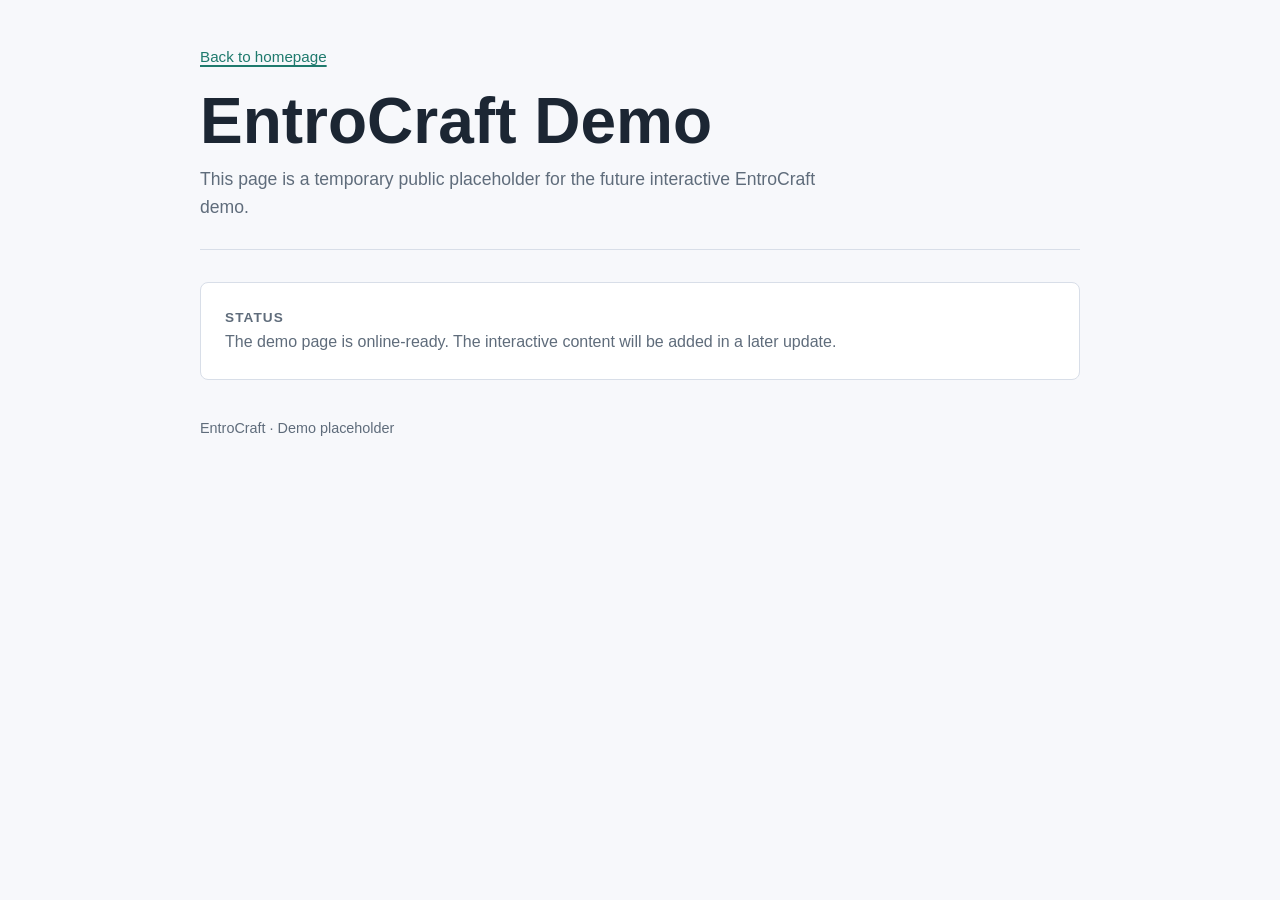
==== demo/entrocraft.html @ bb8b90ae "entrocraft demo" ====
<!doctype html>
<html lang="en">
<head>
  <meta charset="utf-8">
  <meta name="viewport" content="width=device-width, initial-scale=1">
  <meta name="description" content="EntroCraft interactive demo placeholder.">
  <title>EntroCraft Demo</title>
  <style>
    :root {
      color-scheme: light;
      --bg: #f7f8fb;
      --text: #1c2633;
      --muted: #5f6c7b;
      --line: #d8dee8;
      --accent: #1f7a6d;
      --panel: #ffffff;
    }

    * {
      box-sizing: border-box;
    }

    body {
      margin: 0;
      min-height: 100vh;
      font-family: Arial, Helvetica, sans-serif;
      color: var(--text);
      background: var(--bg);
    }

    .page {
      width: min(880px, calc(100% - 32px));
      margin: 0 auto;
      padding: 48px 0;
    }

    header {
      padding-bottom: 28px;
      border-bottom: 1px solid var(--line);
    }

    a {
      color: var(--accent);
      text-decoration-thickness: 2px;
      text-underline-offset: 3px;
    }

    .back-link {
      display: inline-block;
      margin-bottom: 24px;
      font-size: 0.95rem;
    }

    h1 {
      margin: 0 0 12px;
      font-size: clamp(2rem, 6vw, 4rem);
      line-height: 1;
      letter-spacing: 0;
    }

    .summary {
      max-width: 650px;
      margin: 0;
      color: var(--muted);
      font-size: 1.1rem;
      line-height: 1.6;
    }

    main {
      padding-top: 32px;
    }

    .status-panel {
      padding: 24px;
      border: 1px solid var(--line);
      border-radius: 8px;
      background: var(--panel);
    }

    .label {
      margin: 0 0 10px;
      color: var(--accent);
      font-size: 0.85rem;
      font-weight: 700;
      letter-spacing: 0.08em;
      text-transform: uppercase;
    }

    .status-panel p {
      margin: 0;
      color: var(--muted);
      line-height: 1.6;
    }

    footer {
      margin-top: 40px;
      color: var(--muted);
      font-size: 0.9rem;
    }
  </style>
</head>
<body>
  <div class="page">
    <header>
      <a class="back-link" href="../index.html">Back to homepage</a>
      <h1>EntroCraft Demo</h1>
      <p class="summary">
        This page is a temporary public placeholder for the future interactive EntroCraft demo.
      </p>
    </header>

    <main>
      <section class="status-panel" aria-labelledby="status-title">
        <p class="label" id="status-title">Status</p>
        <p>
          The demo page is online-ready. The interactive content will be added in a later update.
        </p>
      </section>
    </main>

    <footer>
      EntroCraft &middot; Demo placeholder
    </footer>
  </div>
</body>
</html>
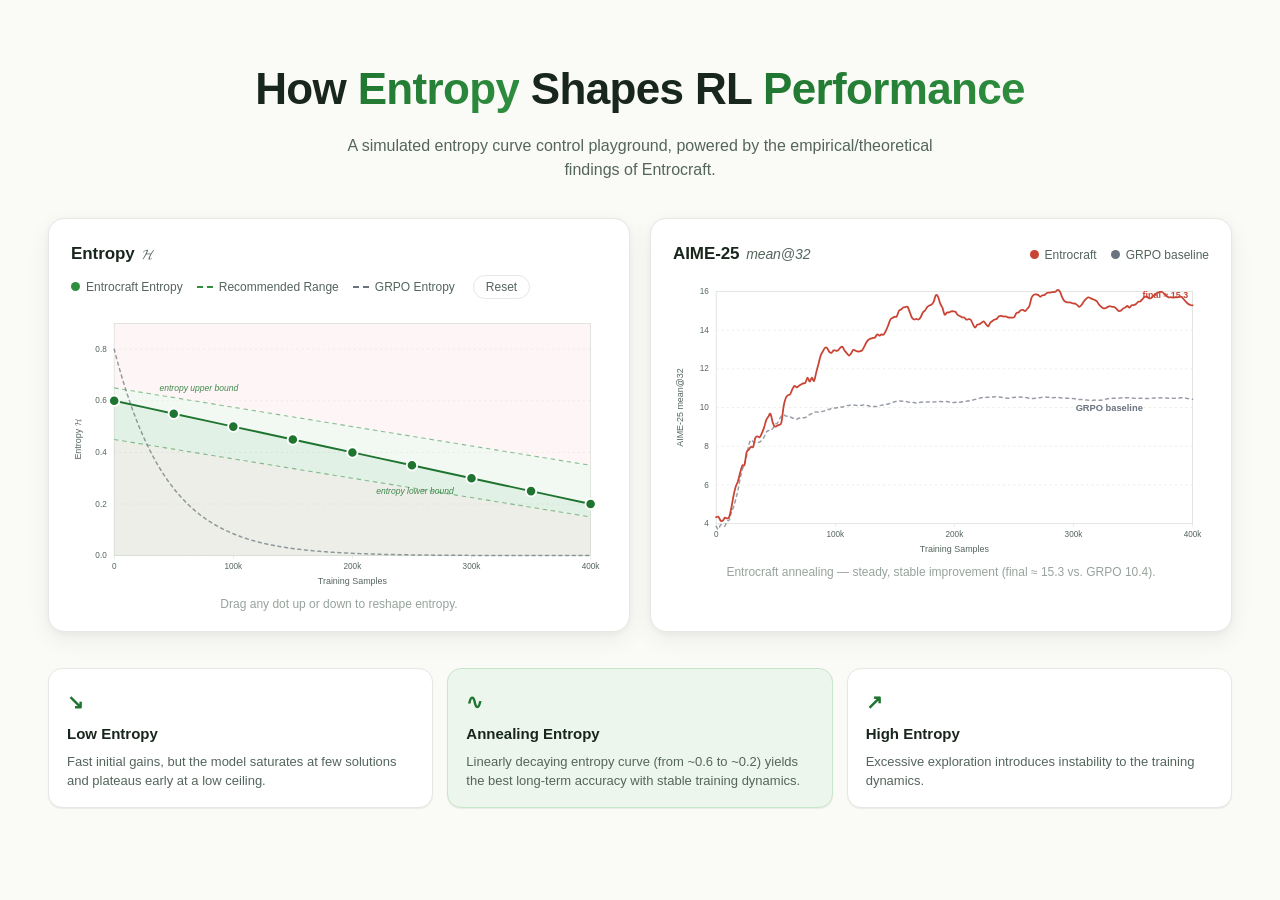
==== commit 018f354f: "entrocraft demo" ====
--- a/demo/entrocraft.html
+++ b/demo/entrocraft.html
@@ -1,126 +1,68 @@
-<!doctype html>
+<!DOCTYPE html>
 <html lang="en">
 <head>
-  <meta charset="utf-8">
-  <meta name="viewport" content="width=device-width, initial-scale=1">
-  <meta name="description" content="EntroCraft interactive demo placeholder.">
-  <title>EntroCraft Demo</title>
-  <style>
-    :root {
-      color-scheme: light;
-      --bg: #f7f8fb;
-      --text: #1c2633;
-      --muted: #5f6c7b;
-      --line: #d8dee8;
-      --accent: #1f7a6d;
-      --panel: #ffffff;
-    }
-
-    * {
-      box-sizing: border-box;
-    }
-
-    body {
-      margin: 0;
-      min-height: 100vh;
-      font-family: Arial, Helvetica, sans-serif;
-      color: var(--text);
-      background: var(--bg);
-    }
-
-    .page {
-      width: min(880px, calc(100% - 32px));
-      margin: 0 auto;
-      padding: 48px 0;
-    }
-
-    header {
-      padding-bottom: 28px;
-      border-bottom: 1px solid var(--line);
-    }
-
-    a {
-      color: var(--accent);
-      text-decoration-thickness: 2px;
-      text-underline-offset: 3px;
-    }
-
-    .back-link {
-      display: inline-block;
-      margin-bottom: 24px;
-      font-size: 0.95rem;
-    }
-
-    h1 {
-      margin: 0 0 12px;
-      font-size: clamp(2rem, 6vw, 4rem);
-      line-height: 1;
-      letter-spacing: 0;
-    }
-
-    .summary {
-      max-width: 650px;
-      margin: 0;
-      color: var(--muted);
-      font-size: 1.1rem;
-      line-height: 1.6;
-    }
-
-    main {
-      padding-top: 32px;
-    }
-
-    .status-panel {
-      padding: 24px;
-      border: 1px solid var(--line);
-      border-radius: 8px;
-      background: var(--panel);
-    }
-
-    .label {
-      margin: 0 0 10px;
-      color: var(--accent);
-      font-size: 0.85rem;
-      font-weight: 700;
-      letter-spacing: 0.08em;
-      text-transform: uppercase;
-    }
-
-    .status-panel p {
-      margin: 0;
-      color: var(--muted);
-      line-height: 1.6;
-    }
-
-    footer {
-      margin-top: 40px;
-      color: var(--muted);
-      font-size: 0.9rem;
-    }
-  </style>
+<meta charset="UTF-8" />
+<meta name="viewport" content="width=device-width, initial-scale=1.0" />
+<title>Entrocraft Interactive Demo — Entropy Shapes Performance</title>
+<link rel="stylesheet" href="entrocraft_style.css" />
 </head>
 <body>
   <div class="page">
-    <header>
-      <a class="back-link" href="../index.html">Back to homepage</a>
-      <h1>EntroCraft Demo</h1>
-      <p class="summary">
-        This page is a temporary public placeholder for the future interactive EntroCraft demo.
+    <header class="hero">
+      <h1>How <span class="brand">Entropy</span> Shapes RL <span class="brand">Performance</span></h1>
+      <p class="subtitle">
+        A simulated entropy curve control playground, powered by the empirical/theoretical findings of Entrocraft.
       </p>
     </header>
 
-    <main>
-      <section class="status-panel" aria-labelledby="status-title">
-        <p class="label" id="status-title">Status</p>
-        <p>
-          The demo page is online-ready. The interactive content will be added in a later update.
-        </p>
-      </section>
-    </main>
+    <section class="charts">
+      <div class="chart-card">
+        <div class="chart-header">
+          <h2>Entropy <span class="symbol">𝓗</span></h2>
+          <div class="legend">
+            <span class="legend-item"><i class="dot dot-green"></i>Entrocraft Entropy</span>
+            <span class="legend-item"><i class="dash dash-green"></i>Recommended Range</span>
+            <span class="legend-item"><i class="dash dash-gray"></i>GRPO Entropy</span>
+            <button class="reset-btn" id="resetBtn" type="button">Reset</button>
+          </div>
+        </div>
+        <svg id="entropyChart" viewBox="0 0 720 380" preserveAspectRatio="xMidYMid meet"></svg>
+        <p class="hint">Drag any dot up or down to reshape entropy.</p>
+      </div>
 
-    <footer>
-      EntroCraft &middot; Demo placeholder
-    </footer>
+      <div class="chart-card">
+        <div class="chart-header">
+          <h2>AIME-25 <span class="symbol">mean@32</span></h2>
+          <div class="legend">
+            <span class="legend-item"><i class="dot dot-red"></i>Entrocraft</span>
+            <span class="legend-item"><i class="dot dot-gray"></i>GRPO baseline</span>
+          </div>
+        </div>
+        <svg id="accuracyChart" viewBox="0 0 720 380" preserveAspectRatio="xMidYMid meet"></svg>
+        <p class="hint" id="summary">Linear annealing — performance steadily improves and stays stable.</p>
+      </div>
+    </section>
+
+    <section class="insight">
+      <div class="insight-card">
+        <div class="insight-icon">↘</div>
+        <h3>Low Entropy</h3>
+        <p>Fast initial gains, but the model saturates at few solutions and plateaus early at a low ceiling.</p>
+      </div>
+      <div class="insight-card highlight">
+        <div class="insight-icon">∿</div>
+        <h3>Annealing Entropy</h3>
+        <p>Linearly decaying entropy curve (from ~0.6 to ~0.2) yields the best long-term accuracy with stable training dynamics.</p>
+      </div>
+      <div class="insight-card">
+        <div class="insight-icon">↗</div>
+        <h3>High Entropy</h3>
+        <p>Excessive exploration introduces instability to the training dynamics.</p>
+      </div>
+    </section>
+
   </div>
+
+  <script src="entrocraft_script.js"></script>
 </body>
 </html>
--- a/demo/entrocraft_style.css
+++ b/demo/entrocraft_style.css
@@ -0,0 +1,314 @@
+:root {
+  --bg: #fafaf7;
+  --surface: #ffffff;
+  --ink: #18261d;
+  --ink-soft: #54655c;
+  --muted: #97a39c;
+  --line: #e6e8e3;
+
+  --green: #2f8f3f;
+  --green-strong: #1f7530;
+  --green-soft: #c8e6c9;
+  --green-bg: #ecf6ec;
+
+  --red: #c94434;
+  --red-bg: #fbeae6;
+
+  --gray: #6b7280;
+
+  --shadow-sm: 0 1px 2px rgba(20, 30, 25, 0.04), 0 1px 1px rgba(20, 30, 25, 0.03);
+  --shadow-md: 0 8px 24px rgba(20, 30, 25, 0.06), 0 2px 6px rgba(20, 30, 25, 0.04);
+}
+
+* {
+  box-sizing: border-box;
+}
+
+html, body {
+  margin: 0;
+  padding: 0;
+  background: var(--bg);
+  color: var(--ink);
+  font-family: "Inter", "SF Pro Text", -apple-system, BlinkMacSystemFont, "Helvetica Neue", Arial, sans-serif;
+  font-size: 15px;
+  line-height: 1.5;
+  -webkit-font-smoothing: antialiased;
+}
+
+.page {
+  max-width: 1240px;
+  margin: 0 auto;
+  padding: 56px 28px 64px;
+}
+
+/* HERO */
+.hero {
+  text-align: center;
+  margin-bottom: 36px;
+}
+.badge {
+  display: inline-block;
+  padding: 6px 12px;
+  background: var(--green-bg);
+  color: var(--green-strong);
+  border: 1px solid var(--green-soft);
+  border-radius: 999px;
+  font-size: 12px;
+  font-weight: 600;
+  letter-spacing: 0.04em;
+  text-transform: uppercase;
+  margin-bottom: 18px;
+}
+h1 {
+  font-size: clamp(28px, 4vw, 44px);
+  font-weight: 700;
+  letter-spacing: -0.015em;
+  margin: 0 0 12px;
+}
+h1 .brand {
+  background: linear-gradient(135deg, var(--green-strong), var(--green));
+  -webkit-background-clip: text;
+  background-clip: text;
+  color: transparent;
+}
+.subtitle {
+  margin: 0 auto;
+  max-width: 640px;
+  color: var(--ink-soft);
+  font-size: 16px;
+}
+
+/* RESET BUTTON */
+.reset-btn {
+  margin-left: 4px;
+  padding: 4px 12px;
+  border: 1px solid var(--line);
+  background: var(--surface);
+  color: var(--ink-soft);
+  border-radius: 999px;
+  font-size: 12px;
+  font-weight: 500;
+  cursor: pointer;
+  font-family: inherit;
+  transition: all 0.15s ease;
+}
+.reset-btn:hover {
+  border-color: var(--green);
+  color: var(--green-strong);
+  background: var(--green-bg);
+}
+
+/* CHARTS */
+.charts {
+  display: grid;
+  grid-template-columns: repeat(auto-fit, minmax(440px, 1fr));
+  gap: 20px;
+  margin-bottom: 36px;
+}
+.chart-card {
+  background: var(--surface);
+  border: 1px solid var(--line);
+  border-radius: 16px;
+  padding: 22px 22px 18px;
+  box-shadow: var(--shadow-md);
+}
+.chart-header {
+  display: flex;
+  justify-content: space-between;
+  align-items: baseline;
+  margin-bottom: 8px;
+  flex-wrap: wrap;
+  gap: 8px;
+}
+.chart-header h2 {
+  margin: 0;
+  font-size: 17px;
+  font-weight: 600;
+  letter-spacing: -0.005em;
+}
+.chart-header .symbol {
+  color: var(--ink-soft);
+  font-weight: 500;
+  font-size: 14px;
+  margin-left: 2px;
+  font-style: italic;
+}
+.legend {
+  display: flex;
+  gap: 14px;
+  font-size: 12px;
+  color: var(--ink-soft);
+}
+.legend-item {
+  display: inline-flex;
+  align-items: center;
+  gap: 6px;
+}
+.dot {
+  width: 9px;
+  height: 9px;
+  border-radius: 50%;
+  display: inline-block;
+}
+.dot-green { background: var(--green); }
+.dot-red { background: var(--red); }
+.dot-gray { background: var(--gray); }
+.dash {
+  width: 16px;
+  height: 0;
+  display: inline-block;
+}
+.dash-green { border-top: 2px dashed var(--green); }
+.dash-gray { border-top: 2px dashed var(--gray); }
+
+svg {
+  width: 100%;
+  height: auto;
+  display: block;
+  user-select: none;
+  cursor: default;
+}
+
+.hint {
+  margin: 6px 4px 0;
+  font-size: 12px;
+  color: var(--muted);
+  text-align: center;
+}
+
+/* CHART INTERNALS */
+.axis line, .axis path {
+  stroke: var(--line);
+  stroke-width: 1;
+  shape-rendering: crispEdges;
+}
+.axis text {
+  fill: var(--ink-soft);
+  font-size: 11px;
+  font-family: inherit;
+}
+.axis-label {
+  fill: var(--ink-soft);
+  font-size: 12px;
+  font-weight: 500;
+}
+.grid line {
+  stroke: var(--line);
+  stroke-dasharray: 3 4;
+  stroke-width: 1;
+}
+.bound {
+  stroke: var(--green);
+  stroke-width: 1.5;
+  stroke-dasharray: 6 5;
+  opacity: 0.55;
+  fill: none;
+}
+.entropy-line {
+  fill: none;
+  stroke: var(--green-strong);
+  stroke-width: 2.6;
+  stroke-linecap: round;
+  stroke-linejoin: round;
+}
+.entropy-area {
+  fill: var(--green);
+  opacity: 0.08;
+}
+.entropy-baseline {
+  fill: none;
+  stroke: var(--gray);
+  stroke-width: 2;
+  stroke-dasharray: 4 5;
+  stroke-linecap: round;
+  opacity: 0.7;
+}
+.acc-line {
+  fill: none;
+  stroke: var(--red);
+  stroke-width: 2.4;
+  stroke-linecap: round;
+  stroke-linejoin: round;
+}
+.acc-baseline {
+  fill: none;
+  stroke: var(--gray);
+  stroke-width: 2;
+  stroke-dasharray: 4 5;
+  stroke-linecap: round;
+  opacity: 0.7;
+}
+.handle {
+  fill: var(--green-strong);
+  stroke: #fff;
+  stroke-width: 2.5;
+  cursor: grab;
+  transition: r 0.12s ease, fill 0.12s ease;
+}
+.handle:hover {
+  fill: var(--green);
+  r: 8;
+}
+.handle.dragging {
+  cursor: grabbing;
+  fill: var(--green);
+  r: 9;
+}
+.bg-band-good {
+  fill: #e8f5e9;
+  opacity: 0.55;
+}
+.bg-band-bad {
+  fill: #fdecea;
+  opacity: 0.45;
+}
+
+/* INSIGHT CARDS */
+.insight {
+  display: grid;
+  grid-template-columns: repeat(auto-fit, minmax(220px, 1fr));
+  gap: 14px;
+  margin-bottom: 28px;
+}
+.insight-card {
+  background: var(--surface);
+  border: 1px solid var(--line);
+  border-radius: 14px;
+  padding: 18px 18px 16px;
+  box-shadow: var(--shadow-sm);
+}
+.insight-card.highlight {
+  background: var(--green-bg);
+  border-color: var(--green-soft);
+}
+.insight-icon {
+  font-size: 20px;
+  color: var(--green-strong);
+  margin-bottom: 6px;
+  font-weight: 700;
+}
+.insight-card h3 {
+  margin: 0 0 6px;
+  font-size: 15px;
+  font-weight: 600;
+}
+.insight-card p {
+  margin: 0;
+  font-size: 13px;
+  color: var(--ink-soft);
+  line-height: 1.5;
+}
+
+/* FOOTER */
+.footer {
+  text-align: center;
+  font-size: 12px;
+  color: var(--muted);
+  padding-top: 8px;
+}
+
+@media (max-width: 720px) {
+  .page { padding: 36px 16px 48px; }
+  .chart-card { padding: 16px 14px; }
+  .legend { width: 100%; }
+}
